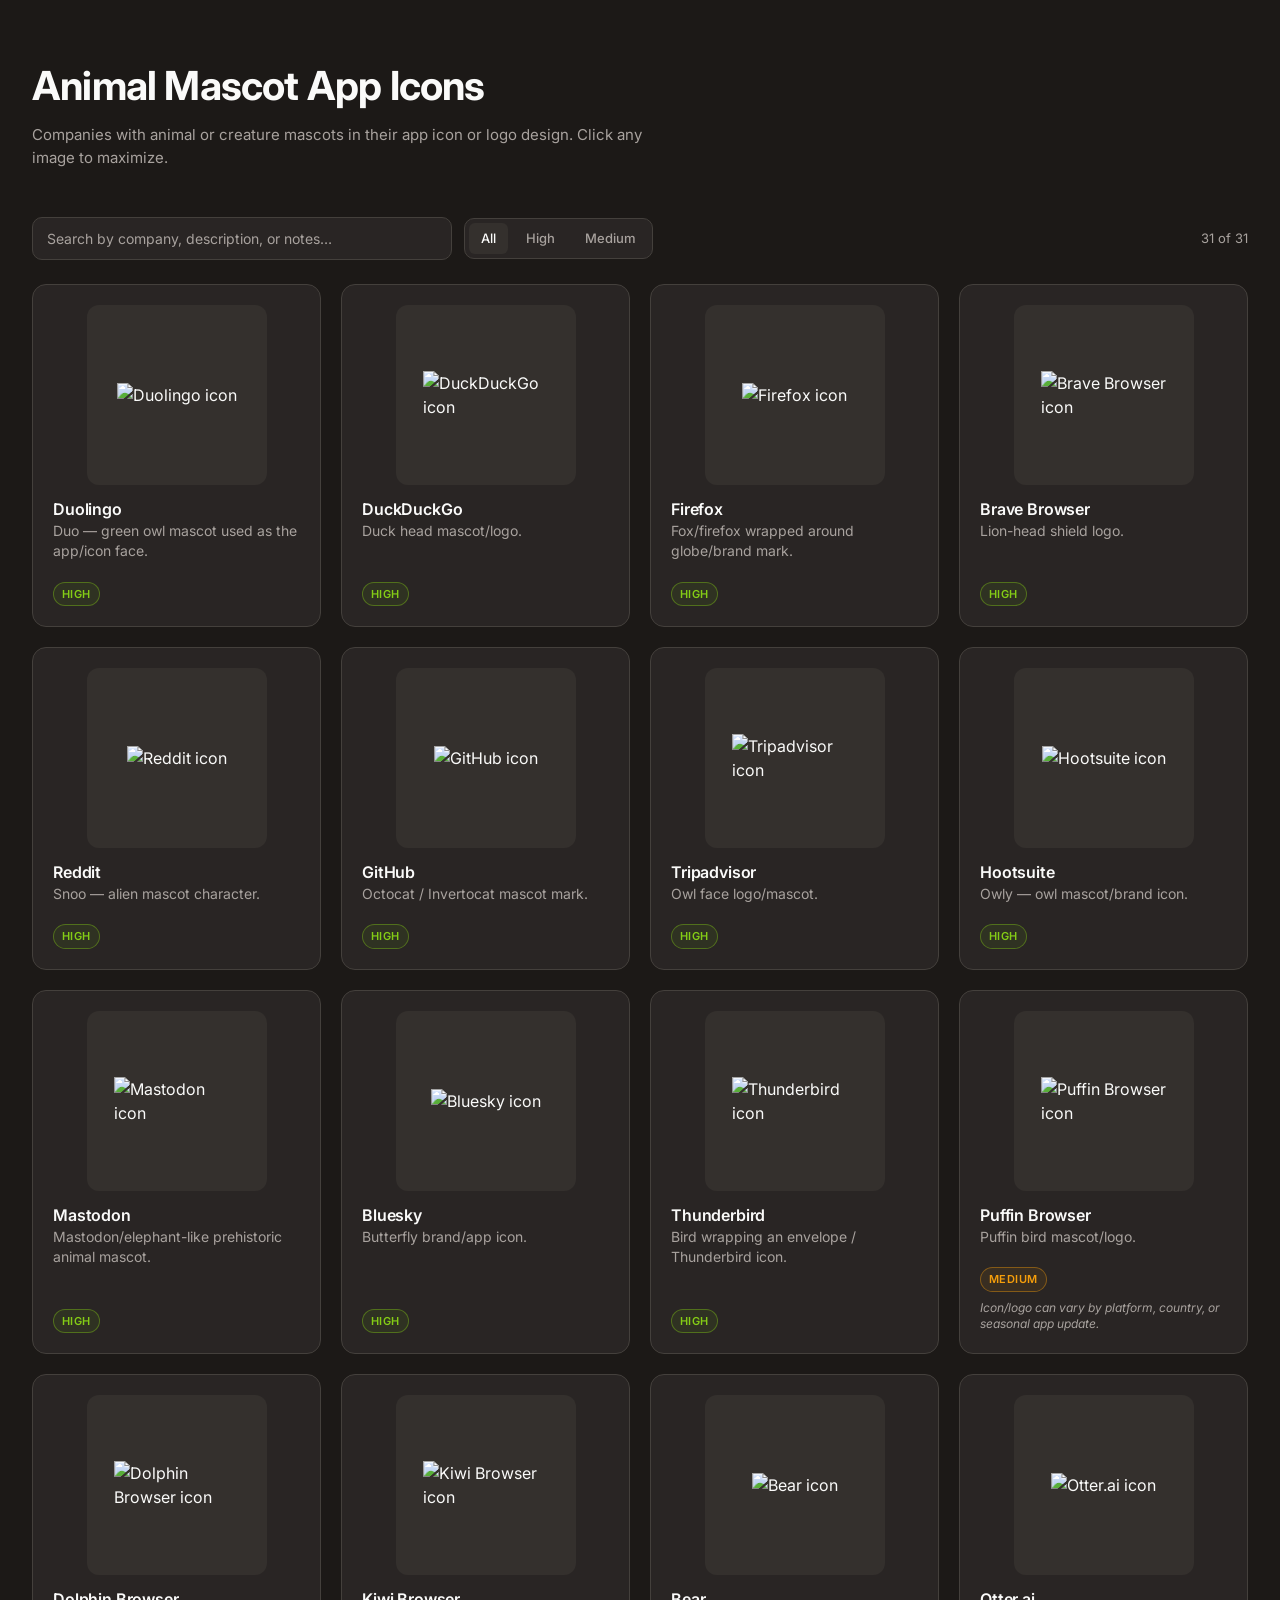
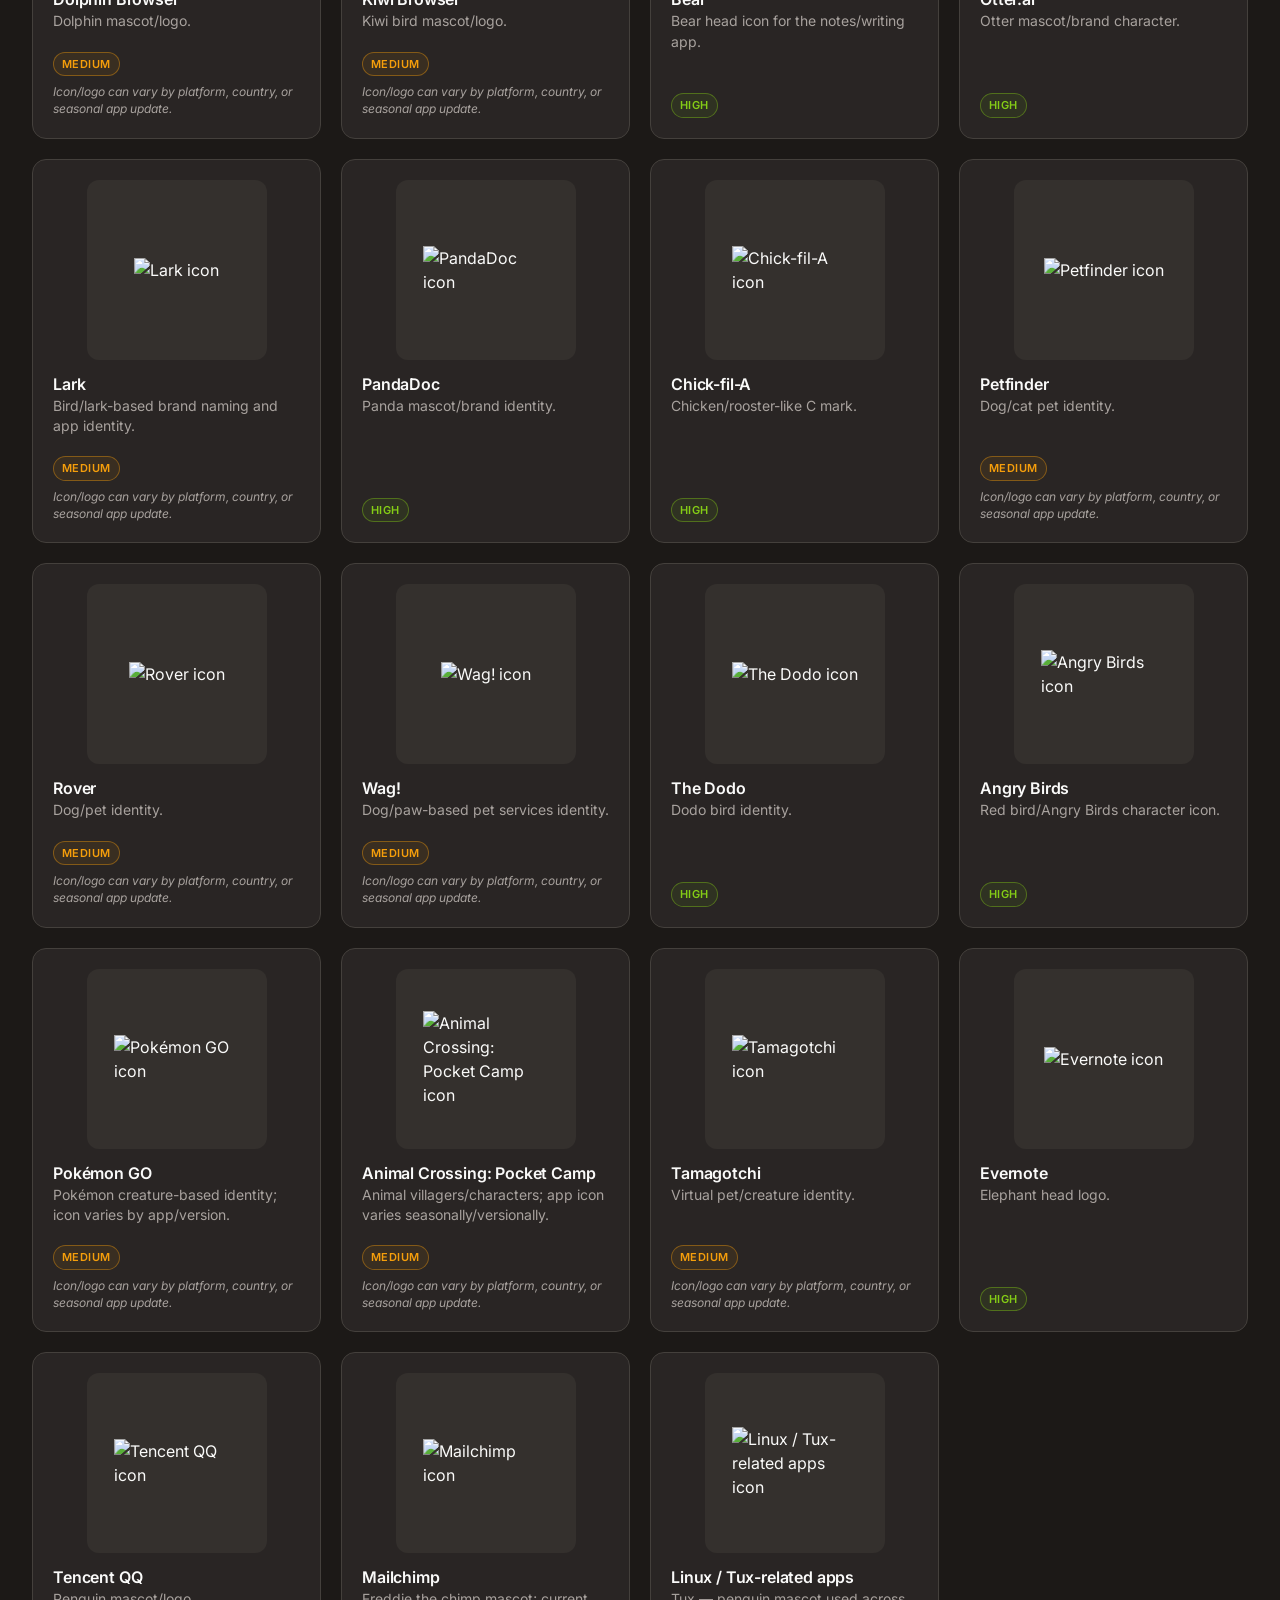
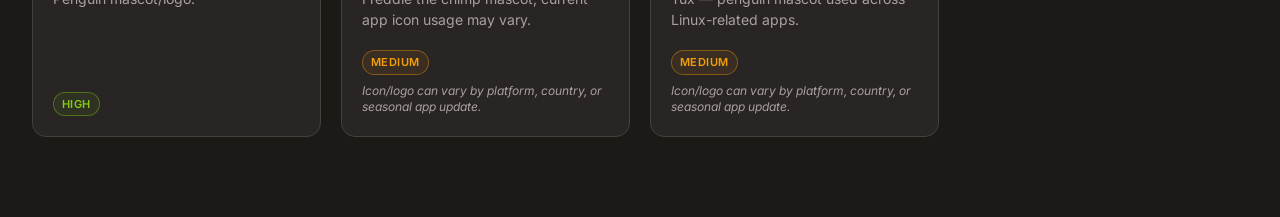
==== mascots.html @ ea133e9e "Add mascots.html — card grid viewer for animal mascot app icons Static viewer for animal_mascot_app_" ====
<!DOCTYPE html>
<html lang="en">
<head>
  <meta charset="UTF-8">
  <meta name="viewport" content="width=device-width, initial-scale=1.0">
  <title>Animal Mascot App Icons</title>
  <meta name="description" content="Companies with animal/creature mascots in app icon or logo design.">
  <link rel="preconnect" href="https://fonts.googleapis.com">
  <link rel="preconnect" href="https://fonts.gstatic.com" crossorigin>
  <link href="https://fonts.googleapis.com/css2?family=Inter:wght@400;500;600;700&display=swap" rel="stylesheet">
  <style>
    *, *::before, *::after { margin: 0; padding: 0; box-sizing: border-box; }

    :root {
      --bg: #1C1917;
      --surface: #292524;
      --surface-2: #34302d;
      --border: #44403C;
      --text: #FAFAF9;
      --text-dim: #A8A29E;
      --accent: #84CC16;
      --warn: #F59E0B;
    }

    body {
      background: var(--bg);
      color: var(--text);
      font-family: 'Inter', system-ui, -apple-system, sans-serif;
      line-height: 1.5;
      -webkit-font-smoothing: antialiased;
      min-height: 100vh;
    }

    header {
      max-width: 1440px;
      margin: 0 auto;
      padding: 56px 32px 24px;
    }

    h1 {
      font-size: clamp(28px, 4vw, 40px);
      font-weight: 700;
      letter-spacing: -0.02em;
      margin-bottom: 8px;
    }

    .subtitle {
      color: var(--text-dim);
      font-size: 15px;
      max-width: 640px;
    }

    .controls {
      max-width: 1440px;
      margin: 0 auto;
      padding: 24px 32px 8px;
      display: flex;
      flex-wrap: wrap;
      gap: 12px;
      align-items: center;
    }

    .search {
      flex: 1 1 280px;
      max-width: 420px;
      background: var(--surface);
      border: 1px solid var(--border);
      border-radius: 10px;
      padding: 10px 14px;
      color: var(--text);
      font: inherit;
      font-size: 14px;
      outline: none;
      transition: border-color 0.15s;
    }
    .search:focus { border-color: var(--accent); }
    .search::placeholder { color: var(--text-dim); }

    .filters {
      display: flex;
      gap: 6px;
      background: var(--surface);
      border: 1px solid var(--border);
      border-radius: 10px;
      padding: 4px;
    }
    .filter-btn {
      background: transparent;
      border: none;
      color: var(--text-dim);
      font: inherit;
      font-size: 13px;
      font-weight: 500;
      padding: 6px 12px;
      border-radius: 6px;
      cursor: pointer;
      transition: background 0.15s, color 0.15s;
    }
    .filter-btn:hover { color: var(--text); }
    .filter-btn.active {
      background: var(--surface-2);
      color: var(--text);
    }

    .count {
      color: var(--text-dim);
      font-size: 13px;
      margin-left: auto;
    }

    main {
      max-width: 1440px;
      margin: 0 auto;
      padding: 16px 32px 80px;
    }

    .grid {
      display: grid;
      grid-template-columns: repeat(auto-fill, minmax(260px, 1fr));
      gap: 20px;
    }

    .card {
      background: var(--surface);
      border: 1px solid var(--border);
      border-radius: 14px;
      padding: 20px;
      display: flex;
      flex-direction: column;
      gap: 12px;
      transition: border-color 0.15s, transform 0.15s;
    }
    .card:hover { border-color: #57534E; }

    .image-wrap {
      position: relative;
      align-self: center;
      width: 100%;
      aspect-ratio: 1 / 1;
      max-width: 180px;
      background: var(--surface-2);
      border-radius: 12px;
      display: flex;
      align-items: center;
      justify-content: center;
      overflow: hidden;
    }

    .image-wrap img {
      max-width: 70%;
      max-height: 70%;
      image-rendering: -webkit-optimize-contrast;
    }

    .maximize-btn {
      position: absolute;
      top: 8px;
      right: 8px;
      width: 32px;
      height: 32px;
      border-radius: 8px;
      background: rgba(28, 25, 23, 0.7);
      border: 1px solid var(--border);
      color: var(--text);
      cursor: pointer;
      display: flex;
      align-items: center;
      justify-content: center;
      opacity: 0;
      transition: opacity 0.15s, background 0.15s;
      backdrop-filter: blur(4px);
    }
    .image-wrap:hover .maximize-btn,
    .maximize-btn:focus-visible { opacity: 1; }
    .maximize-btn:hover { background: rgba(28, 25, 23, 0.9); }
    .maximize-btn svg { width: 16px; height: 16px; }

    .card-title {
      font-size: 16px;
      font-weight: 600;
      letter-spacing: -0.01em;
    }

    .card-desc {
      font-size: 14px;
      color: var(--text-dim);
      line-height: 1.45;
    }

    .card-meta {
      margin-top: auto;
      display: flex;
      flex-direction: column;
      gap: 8px;
      padding-top: 8px;
    }

    .badge {
      align-self: flex-start;
      font-size: 11px;
      font-weight: 600;
      letter-spacing: 0.04em;
      text-transform: uppercase;
      padding: 3px 8px;
      border-radius: 999px;
      border: 1px solid;
    }
    .badge-high {
      color: var(--accent);
      border-color: rgba(132, 204, 22, 0.4);
      background: rgba(132, 204, 22, 0.08);
    }
    .badge-medium {
      color: var(--warn);
      border-color: rgba(245, 158, 11, 0.4);
      background: rgba(245, 158, 11, 0.08);
    }

    .card-notes {
      font-size: 12px;
      color: var(--text-dim);
      font-style: italic;
      line-height: 1.4;
    }

    .empty {
      text-align: center;
      padding: 80px 20px;
      color: var(--text-dim);
    }

    /* ── Lightbox ─────────────────────────────────── */
    .lightbox {
      position: fixed;
      inset: 0;
      background: rgba(0, 0, 0, 0.85);
      backdrop-filter: blur(6px);
      display: none;
      align-items: center;
      justify-content: center;
      padding: 32px;
      z-index: 100;
      animation: fade 0.15s ease-out;
    }
    .lightbox.open { display: flex; }
    @keyframes fade { from { opacity: 0; } to { opacity: 1; } }

    .lightbox-content {
      background: var(--surface);
      border: 1px solid var(--border);
      border-radius: 16px;
      padding: 32px;
      max-width: 560px;
      width: 100%;
      display: flex;
      flex-direction: column;
      gap: 16px;
      align-items: center;
      position: relative;
    }

    .lightbox-img {
      width: 320px;
      height: 320px;
      max-width: 100%;
      background: var(--surface-2);
      border-radius: 12px;
      display: flex;
      align-items: center;
      justify-content: center;
      padding: 24px;
    }
    .lightbox-img img {
      max-width: 100%;
      max-height: 100%;
      image-rendering: -webkit-optimize-contrast;
    }

    .lightbox-title {
      font-size: 22px;
      font-weight: 700;
      text-align: center;
    }
    .lightbox-desc {
      font-size: 14px;
      color: var(--text-dim);
      text-align: center;
      max-width: 440px;
    }

    .close-btn {
      position: absolute;
      top: 12px;
      right: 12px;
      width: 36px;
      height: 36px;
      border-radius: 10px;
      background: var(--surface-2);
      border: 1px solid var(--border);
      color: var(--text);
      cursor: pointer;
      display: flex;
      align-items: center;
      justify-content: center;
      transition: background 0.15s;
    }
    .close-btn:hover { background: var(--border); }
    .close-btn svg { width: 18px; height: 18px; }

    @media (max-width: 600px) {
      header { padding: 32px 20px 16px; }
      .controls { padding: 16px 20px 8px; }
      main { padding: 16px 20px 60px; }
      .grid { grid-template-columns: repeat(auto-fill, minmax(220px, 1fr)); gap: 14px; }
      .lightbox { padding: 16px; }
      .lightbox-content { padding: 24px 20px; }
      .lightbox-img { width: 240px; height: 240px; }
    }
  </style>
</head>
<body>
  <header>
    <h1>Animal Mascot App Icons</h1>
    <p class="subtitle">Companies with animal or creature mascots in their app icon or logo design. Click any image to maximize.</p>
  </header>

  <div class="controls">
    <input type="search" class="search" id="search" placeholder="Search by company, description, or notes…" aria-label="Search">
    <div class="filters" role="group" aria-label="Filter by confidence">
      <button class="filter-btn active" data-filter="all">All</button>
      <button class="filter-btn" data-filter="High">High</button>
      <button class="filter-btn" data-filter="Medium">Medium</button>
    </div>
    <div class="count" id="count"></div>
  </div>

  <main>
    <div class="grid" id="grid"></div>
    <div class="empty" id="empty" hidden>No matches.</div>
  </main>

  <div class="lightbox" id="lightbox" role="dialog" aria-modal="true" aria-labelledby="lightbox-title" hidden>
    <div class="lightbox-content">
      <button class="close-btn" id="close-btn" aria-label="Close">
        <svg viewBox="0 0 24 24" fill="none" stroke="currentColor" stroke-width="2.2" stroke-linecap="round"><path d="M6 6l12 12M6 18L18 6"/></svg>
      </button>
      <div class="lightbox-img"><img id="lightbox-img" alt=""></div>
      <div class="lightbox-title" id="lightbox-title"></div>
      <div class="lightbox-desc" id="lightbox-desc"></div>
    </div>
  </div>

  <script id="mascot-data" type="application/json">[{"company":"Duolingo","description":"Duo — green owl mascot used as the app/icon face.","image_url":"https://www.google.com/s2/favicons?domain=duolingo.com&sz=128","confidence":"High","notes":""},{"company":"DuckDuckGo","description":"Duck head mascot/logo.","image_url":"https://www.google.com/s2/favicons?domain=duckduckgo.com&sz=128","confidence":"High","notes":""},{"company":"Firefox","description":"Fox/firefox wrapped around globe/brand mark.","image_url":"https://www.google.com/s2/favicons?domain=firefox.com&sz=128","confidence":"High","notes":""},{"company":"Brave Browser","description":"Lion-head shield logo.","image_url":"https://www.google.com/s2/favicons?domain=brave.com&sz=128","confidence":"High","notes":""},{"company":"Reddit","description":"Snoo — alien mascot character.","image_url":"https://www.google.com/s2/favicons?domain=reddit.com&sz=128","confidence":"High","notes":""},{"company":"GitHub","description":"Octocat / Invertocat mascot mark.","image_url":"https://www.google.com/s2/favicons?domain=github.com&sz=128","confidence":"High","notes":""},{"company":"Tripadvisor","description":"Owl face logo/mascot.","image_url":"https://www.google.com/s2/favicons?domain=tripadvisor.com&sz=128","confidence":"High","notes":""},{"company":"Hootsuite","description":"Owly — owl mascot/brand icon.","image_url":"https://www.google.com/s2/favicons?domain=hootsuite.com&sz=128","confidence":"High","notes":""},{"company":"Mastodon","description":"Mastodon/elephant-like prehistoric animal mascot.","image_url":"https://www.google.com/s2/favicons?domain=joinmastodon.org&sz=128","confidence":"High","notes":""},{"company":"Bluesky","description":"Butterfly brand/app icon.","image_url":"https://www.google.com/s2/favicons?domain=bsky.app&sz=128","confidence":"High","notes":""},{"company":"Thunderbird","description":"Bird wrapping an envelope / Thunderbird icon.","image_url":"https://www.google.com/s2/favicons?domain=thunderbird.net&sz=128","confidence":"High","notes":""},{"company":"Puffin Browser","description":"Puffin bird mascot/logo.","image_url":"https://www.google.com/s2/favicons?domain=puffin.com&sz=128","confidence":"Medium","notes":"Icon/logo can vary by platform, country, or seasonal app update."},{"company":"Dolphin Browser","description":"Dolphin mascot/logo.","image_url":"https://www.google.com/s2/favicons?domain=dolphin.com&sz=128","confidence":"Medium","notes":"Icon/logo can vary by platform, country, or seasonal app update."},{"company":"Kiwi Browser","description":"Kiwi bird mascot/logo.","image_url":"https://www.google.com/s2/favicons?domain=kiwibrowser.com&sz=128","confidence":"Medium","notes":"Icon/logo can vary by platform, country, or seasonal app update."},{"company":"Bear","description":"Bear head icon for the notes/writing app.","image_url":"https://www.google.com/s2/favicons?domain=bear.app&sz=128","confidence":"High","notes":""},{"company":"Otter.ai","description":"Otter mascot/brand character.","image_url":"https://www.google.com/s2/favicons?domain=otter.ai&sz=128","confidence":"High","notes":""},{"company":"Lark","description":"Bird/lark-based brand naming and app identity.","image_url":"https://www.google.com/s2/favicons?domain=larksuite.com&sz=128","confidence":"Medium","notes":"Icon/logo can vary by platform, country, or seasonal app update."},{"company":"PandaDoc","description":"Panda mascot/brand identity.","image_url":"https://www.google.com/s2/favicons?domain=pandadoc.com&sz=128","confidence":"High","notes":""},{"company":"Chick-fil-A","description":"Chicken/rooster-like C mark.","image_url":"https://www.google.com/s2/favicons?domain=chick-fil-a.com&sz=128","confidence":"High","notes":""},{"company":"Petfinder","description":"Dog/cat pet identity.","image_url":"https://www.google.com/s2/favicons?domain=petfinder.com&sz=128","confidence":"Medium","notes":"Icon/logo can vary by platform, country, or seasonal app update."},{"company":"Rover","description":"Dog/pet identity.","image_url":"https://www.google.com/s2/favicons?domain=rover.com&sz=128","confidence":"Medium","notes":"Icon/logo can vary by platform, country, or seasonal app update."},{"company":"Wag!","description":"Dog/paw-based pet services identity.","image_url":"https://www.google.com/s2/favicons?domain=wagwalking.com&sz=128","confidence":"Medium","notes":"Icon/logo can vary by platform, country, or seasonal app update."},{"company":"The Dodo","description":"Dodo bird identity.","image_url":"https://www.google.com/s2/favicons?domain=thedodo.com&sz=128","confidence":"High","notes":""},{"company":"Angry Birds","description":"Red bird/Angry Birds character icon.","image_url":"https://www.google.com/s2/favicons?domain=angrybirds.com&sz=128","confidence":"High","notes":""},{"company":"Pokémon GO","description":"Pokémon creature-based identity; icon varies by app/version.","image_url":"https://www.google.com/s2/favicons?domain=pokemongolive.com&sz=128","confidence":"Medium","notes":"Icon/logo can vary by platform, country, or seasonal app update."},{"company":"Animal Crossing: Pocket Camp","description":"Animal villagers/characters; app icon varies seasonally/versionally.","image_url":"https://www.google.com/s2/favicons?domain=animal-crossing.com&sz=128","confidence":"Medium","notes":"Icon/logo can vary by platform, country, or seasonal app update."},{"company":"Tamagotchi","description":"Virtual pet/creature identity.","image_url":"https://www.google.com/s2/favicons?domain=tamagotchi-official.com&sz=128","confidence":"Medium","notes":"Icon/logo can vary by platform, country, or seasonal app update."},{"company":"Evernote","description":"Elephant head logo.","image_url":"https://www.google.com/s2/favicons?domain=evernote.com&sz=128","confidence":"High","notes":""},{"company":"Tencent QQ","description":"Penguin mascot/logo.","image_url":"https://www.google.com/s2/favicons?domain=qq.com&sz=128","confidence":"High","notes":""},{"company":"Mailchimp","description":"Freddie the chimp mascot; current app icon usage may vary.","image_url":"https://www.google.com/s2/favicons?domain=mailchimp.com&sz=128","confidence":"Medium","notes":"Icon/logo can vary by platform, country, or seasonal app update."},{"company":"Linux / Tux-related apps","description":"Tux — penguin mascot used across Linux-related apps.","image_url":"https://www.google.com/s2/favicons?domain=linux.org&sz=128","confidence":"Medium","notes":"Icon/logo can vary by platform, country, or seasonal app update."}]</script>
  <script>
    const data = JSON.parse(document.getElementById('mascot-data').textContent);
    const grid = document.getElementById('grid');
    const empty = document.getElementById('empty');
    const search = document.getElementById('search');
    const count = document.getElementById('count');
    const filters = document.querySelectorAll('.filter-btn');

    let activeFilter = 'all';

    // Upgrade Google favicon URLs to a larger size for clarity.
    function upscale(url, size) {
      return url.replace(/([?&])sz=\d+/, `$1sz=${size}`);
    }

    function badgeClass(conf) {
      if (conf === 'High') return 'badge badge-high';
      if (conf === 'Medium') return 'badge badge-medium';
      return 'badge';
    }

    function render() {
      const q = search.value.trim().toLowerCase();
      const filtered = data.filter(d => {
        if (activeFilter !== 'all' && d.confidence !== activeFilter) return false;
        if (!q) return true;
        return (
          d.company.toLowerCase().includes(q) ||
          d.description.toLowerCase().includes(q) ||
          d.notes.toLowerCase().includes(q)
        );
      });

      grid.innerHTML = '';
      empty.hidden = filtered.length > 0;
      count.textContent = `${filtered.length} of ${data.length}`;

      for (const d of filtered) {
        const card = document.createElement('article');
        card.className = 'card';

        const imgUrl = upscale(d.image_url, 128);
        const bigUrl = upscale(d.image_url, 256);

        card.innerHTML = `
          <div class="image-wrap" data-action="maximize" tabindex="0" role="button" aria-label="Maximize image for ${escapeAttr(d.company)}">
            <img src="${escapeAttr(imgUrl)}" alt="${escapeAttr(d.company)} icon" loading="lazy" referrerpolicy="no-referrer">
            <button class="maximize-btn" type="button" aria-label="Maximize">
              <svg viewBox="0 0 24 24" fill="none" stroke="currentColor" stroke-width="2" stroke-linecap="round" stroke-linejoin="round">
                <path d="M3 9V3h6M21 9V3h-6M3 15v6h6M21 15v6h-6"/>
              </svg>
            </button>
          </div>
          <div>
            <div class="card-title">${escapeHtml(d.company)}</div>
            <div class="card-desc">${escapeHtml(d.description)}</div>
          </div>
          <div class="card-meta">
            <span class="${badgeClass(d.confidence)}">${escapeHtml(d.confidence)}</span>
            ${d.notes ? `<div class="card-notes">${escapeHtml(d.notes)}</div>` : ''}
          </div>
        `;

        const wrap = card.querySelector('.image-wrap');
        const open = () => openLightbox(d, bigUrl);
        wrap.addEventListener('click', open);
        wrap.addEventListener('keydown', e => {
          if (e.key === 'Enter' || e.key === ' ') { e.preventDefault(); open(); }
        });

        grid.appendChild(card);
      }
    }

    // Lightbox
    const lightbox = document.getElementById('lightbox');
    const lightboxImg = document.getElementById('lightbox-img');
    const lightboxTitle = document.getElementById('lightbox-title');
    const lightboxDesc = document.getElementById('lightbox-desc');
    const closeBtn = document.getElementById('close-btn');
    let lastFocus = null;

    function openLightbox(d, bigUrl) {
      lastFocus = document.activeElement;
      lightboxImg.src = bigUrl;
      lightboxImg.alt = `${d.company} icon`;
      lightboxTitle.textContent = d.company;
      lightboxDesc.textContent = d.description;
      lightbox.hidden = false;
      lightbox.classList.add('open');
      closeBtn.focus();
      document.body.style.overflow = 'hidden';
    }
    function closeLightbox() {
      lightbox.classList.remove('open');
      lightbox.hidden = true;
      lightboxImg.src = '';
      document.body.style.overflow = '';
      if (lastFocus) lastFocus.focus();
    }

    closeBtn.addEventListener('click', closeLightbox);
    lightbox.addEventListener('click', e => { if (e.target === lightbox) closeLightbox(); });
    document.addEventListener('keydown', e => {
      if (e.key === 'Escape' && lightbox.classList.contains('open')) closeLightbox();
    });

    // Filter buttons
    filters.forEach(btn => {
      btn.addEventListener('click', () => {
        filters.forEach(b => b.classList.remove('active'));
        btn.classList.add('active');
        activeFilter = btn.dataset.filter;
        render();
      });
    });

    search.addEventListener('input', render);

    function escapeHtml(s) {
      return String(s).replace(/[&<>"']/g, c => ({'&':'&amp;','<':'&lt;','>':'&gt;','"':'&quot;',"'":'&#39;'}[c]));
    }
    function escapeAttr(s) { return escapeHtml(s); }

    render();
  </script>
</body>
</html>
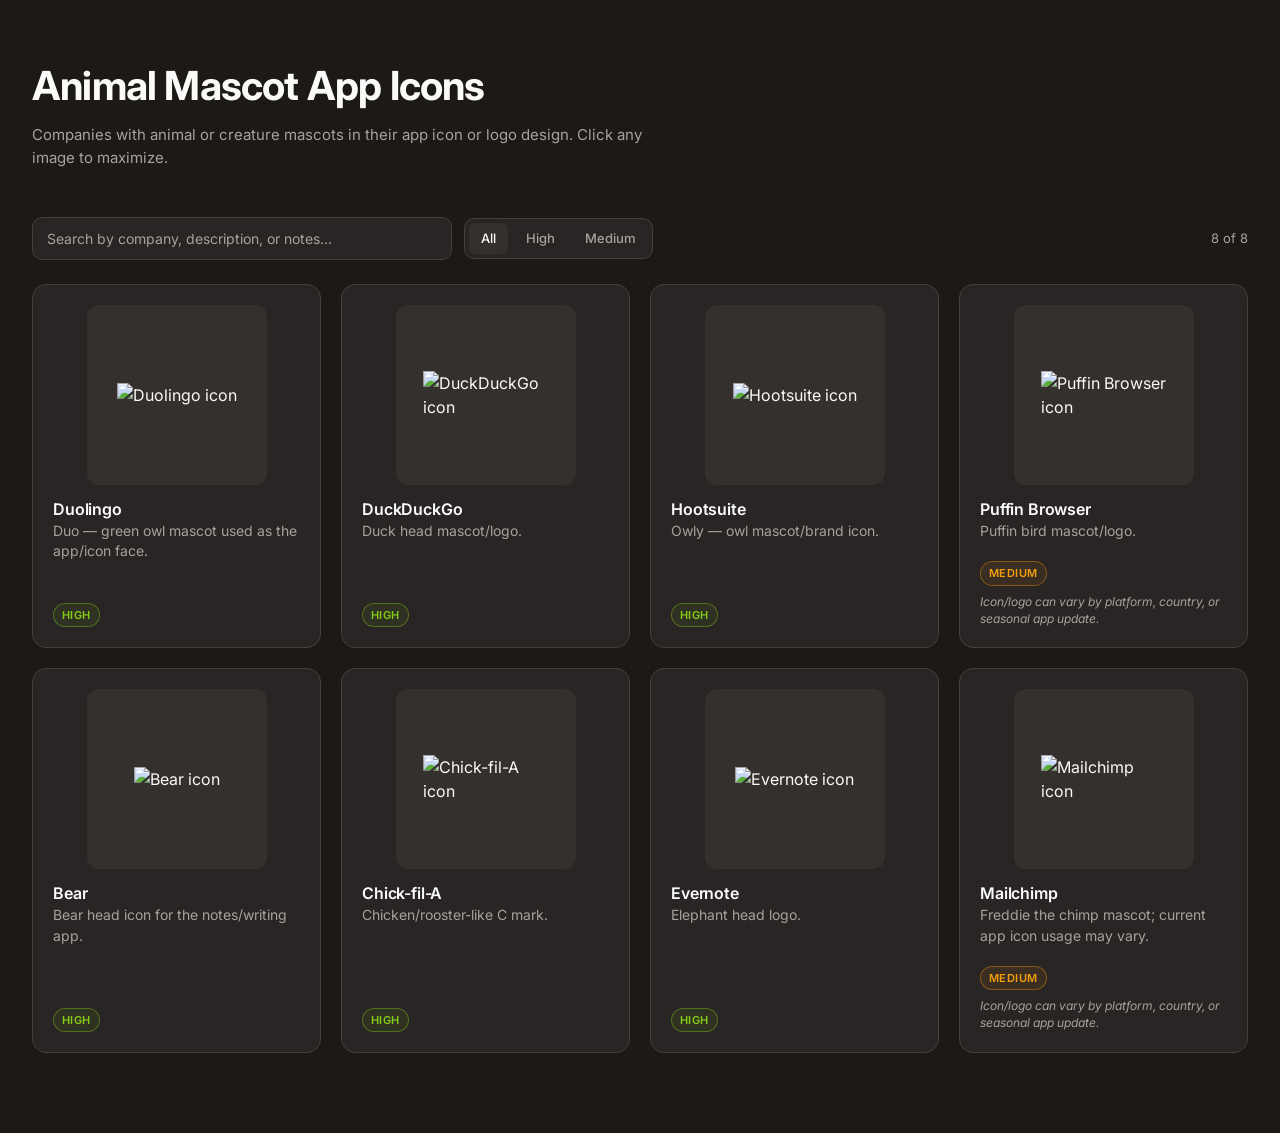
==== commit 2e559cc2: "Trim mascot list to 8 selected entries Keep only Duolingo, DuckDuckGo, Hootsuite, Bear, Puffin Brows" ====
--- a/mascots.html
+++ b/mascots.html
@@ -350,7 +350,7 @@
     </div>
   </div>
 
-  <script id="mascot-data" type="application/json">[{"company":"Duolingo","description":"Duo — green owl mascot used as the app/icon face.","image_url":"https://www.google.com/s2/favicons?domain=duolingo.com&sz=128","confidence":"High","notes":""},{"company":"DuckDuckGo","description":"Duck head mascot/logo.","image_url":"https://www.google.com/s2/favicons?domain=duckduckgo.com&sz=128","confidence":"High","notes":""},{"company":"Firefox","description":"Fox/firefox wrapped around globe/brand mark.","image_url":"https://www.google.com/s2/favicons?domain=firefox.com&sz=128","confidence":"High","notes":""},{"company":"Brave Browser","description":"Lion-head shield logo.","image_url":"https://www.google.com/s2/favicons?domain=brave.com&sz=128","confidence":"High","notes":""},{"company":"Reddit","description":"Snoo — alien mascot character.","image_url":"https://www.google.com/s2/favicons?domain=reddit.com&sz=128","confidence":"High","notes":""},{"company":"GitHub","description":"Octocat / Invertocat mascot mark.","image_url":"https://www.google.com/s2/favicons?domain=github.com&sz=128","confidence":"High","notes":""},{"company":"Tripadvisor","description":"Owl face logo/mascot.","image_url":"https://www.google.com/s2/favicons?domain=tripadvisor.com&sz=128","confidence":"High","notes":""},{"company":"Hootsuite","description":"Owly — owl mascot/brand icon.","image_url":"https://www.google.com/s2/favicons?domain=hootsuite.com&sz=128","confidence":"High","notes":""},{"company":"Mastodon","description":"Mastodon/elephant-like prehistoric animal mascot.","image_url":"https://www.google.com/s2/favicons?domain=joinmastodon.org&sz=128","confidence":"High","notes":""},{"company":"Bluesky","description":"Butterfly brand/app icon.","image_url":"https://www.google.com/s2/favicons?domain=bsky.app&sz=128","confidence":"High","notes":""},{"company":"Thunderbird","description":"Bird wrapping an envelope / Thunderbird icon.","image_url":"https://www.google.com/s2/favicons?domain=thunderbird.net&sz=128","confidence":"High","notes":""},{"company":"Puffin Browser","description":"Puffin bird mascot/logo.","image_url":"https://www.google.com/s2/favicons?domain=puffin.com&sz=128","confidence":"Medium","notes":"Icon/logo can vary by platform, country, or seasonal app update."},{"company":"Dolphin Browser","description":"Dolphin mascot/logo.","image_url":"https://www.google.com/s2/favicons?domain=dolphin.com&sz=128","confidence":"Medium","notes":"Icon/logo can vary by platform, country, or seasonal app update."},{"company":"Kiwi Browser","description":"Kiwi bird mascot/logo.","image_url":"https://www.google.com/s2/favicons?domain=kiwibrowser.com&sz=128","confidence":"Medium","notes":"Icon/logo can vary by platform, country, or seasonal app update."},{"company":"Bear","description":"Bear head icon for the notes/writing app.","image_url":"https://www.google.com/s2/favicons?domain=bear.app&sz=128","confidence":"High","notes":""},{"company":"Otter.ai","description":"Otter mascot/brand character.","image_url":"https://www.google.com/s2/favicons?domain=otter.ai&sz=128","confidence":"High","notes":""},{"company":"Lark","description":"Bird/lark-based brand naming and app identity.","image_url":"https://www.google.com/s2/favicons?domain=larksuite.com&sz=128","confidence":"Medium","notes":"Icon/logo can vary by platform, country, or seasonal app update."},{"company":"PandaDoc","description":"Panda mascot/brand identity.","image_url":"https://www.google.com/s2/favicons?domain=pandadoc.com&sz=128","confidence":"High","notes":""},{"company":"Chick-fil-A","description":"Chicken/rooster-like C mark.","image_url":"https://www.google.com/s2/favicons?domain=chick-fil-a.com&sz=128","confidence":"High","notes":""},{"company":"Petfinder","description":"Dog/cat pet identity.","image_url":"https://www.google.com/s2/favicons?domain=petfinder.com&sz=128","confidence":"Medium","notes":"Icon/logo can vary by platform, country, or seasonal app update."},{"company":"Rover","description":"Dog/pet identity.","image_url":"https://www.google.com/s2/favicons?domain=rover.com&sz=128","confidence":"Medium","notes":"Icon/logo can vary by platform, country, or seasonal app update."},{"company":"Wag!","description":"Dog/paw-based pet services identity.","image_url":"https://www.google.com/s2/favicons?domain=wagwalking.com&sz=128","confidence":"Medium","notes":"Icon/logo can vary by platform, country, or seasonal app update."},{"company":"The Dodo","description":"Dodo bird identity.","image_url":"https://www.google.com/s2/favicons?domain=thedodo.com&sz=128","confidence":"High","notes":""},{"company":"Angry Birds","description":"Red bird/Angry Birds character icon.","image_url":"https://www.google.com/s2/favicons?domain=angrybirds.com&sz=128","confidence":"High","notes":""},{"company":"Pokémon GO","description":"Pokémon creature-based identity; icon varies by app/version.","image_url":"https://www.google.com/s2/favicons?domain=pokemongolive.com&sz=128","confidence":"Medium","notes":"Icon/logo can vary by platform, country, or seasonal app update."},{"company":"Animal Crossing: Pocket Camp","description":"Animal villagers/characters; app icon varies seasonally/versionally.","image_url":"https://www.google.com/s2/favicons?domain=animal-crossing.com&sz=128","confidence":"Medium","notes":"Icon/logo can vary by platform, country, or seasonal app update."},{"company":"Tamagotchi","description":"Virtual pet/creature identity.","image_url":"https://www.google.com/s2/favicons?domain=tamagotchi-official.com&sz=128","confidence":"Medium","notes":"Icon/logo can vary by platform, country, or seasonal app update."},{"company":"Evernote","description":"Elephant head logo.","image_url":"https://www.google.com/s2/favicons?domain=evernote.com&sz=128","confidence":"High","notes":""},{"company":"Tencent QQ","description":"Penguin mascot/logo.","image_url":"https://www.google.com/s2/favicons?domain=qq.com&sz=128","confidence":"High","notes":""},{"company":"Mailchimp","description":"Freddie the chimp mascot; current app icon usage may vary.","image_url":"https://www.google.com/s2/favicons?domain=mailchimp.com&sz=128","confidence":"Medium","notes":"Icon/logo can vary by platform, country, or seasonal app update."},{"company":"Linux / Tux-related apps","description":"Tux — penguin mascot used across Linux-related apps.","image_url":"https://www.google.com/s2/favicons?domain=linux.org&sz=128","confidence":"Medium","notes":"Icon/logo can vary by platform, country, or seasonal app update."}]</script>
+  <script id="mascot-data" type="application/json">[{"company":"Duolingo","description":"Duo — green owl mascot used as the app/icon face.","image_url":"https://www.google.com/s2/favicons?domain=duolingo.com&sz=128","confidence":"High","notes":""},{"company":"DuckDuckGo","description":"Duck head mascot/logo.","image_url":"https://www.google.com/s2/favicons?domain=duckduckgo.com&sz=128","confidence":"High","notes":""},{"company":"Hootsuite","description":"Owly — owl mascot/brand icon.","image_url":"https://www.google.com/s2/favicons?domain=hootsuite.com&sz=128","confidence":"High","notes":""},{"company":"Puffin Browser","description":"Puffin bird mascot/logo.","image_url":"https://www.google.com/s2/favicons?domain=puffin.com&sz=128","confidence":"Medium","notes":"Icon/logo can vary by platform, country, or seasonal app update."},{"company":"Bear","description":"Bear head icon for the notes/writing app.","image_url":"https://www.google.com/s2/favicons?domain=bear.app&sz=128","confidence":"High","notes":""},{"company":"Chick-fil-A","description":"Chicken/rooster-like C mark.","image_url":"https://www.google.com/s2/favicons?domain=chick-fil-a.com&sz=128","confidence":"High","notes":""},{"company":"Evernote","description":"Elephant head logo.","image_url":"https://www.google.com/s2/favicons?domain=evernote.com&sz=128","confidence":"High","notes":""},{"company":"Mailchimp","description":"Freddie the chimp mascot; current app icon usage may vary.","image_url":"https://www.google.com/s2/favicons?domain=mailchimp.com&sz=128","confidence":"Medium","notes":"Icon/logo can vary by platform, country, or seasonal app update."}]</script>
   <script>
     const data = JSON.parse(document.getElementById('mascot-data').textContent);
     const grid = document.getElementById('grid');
